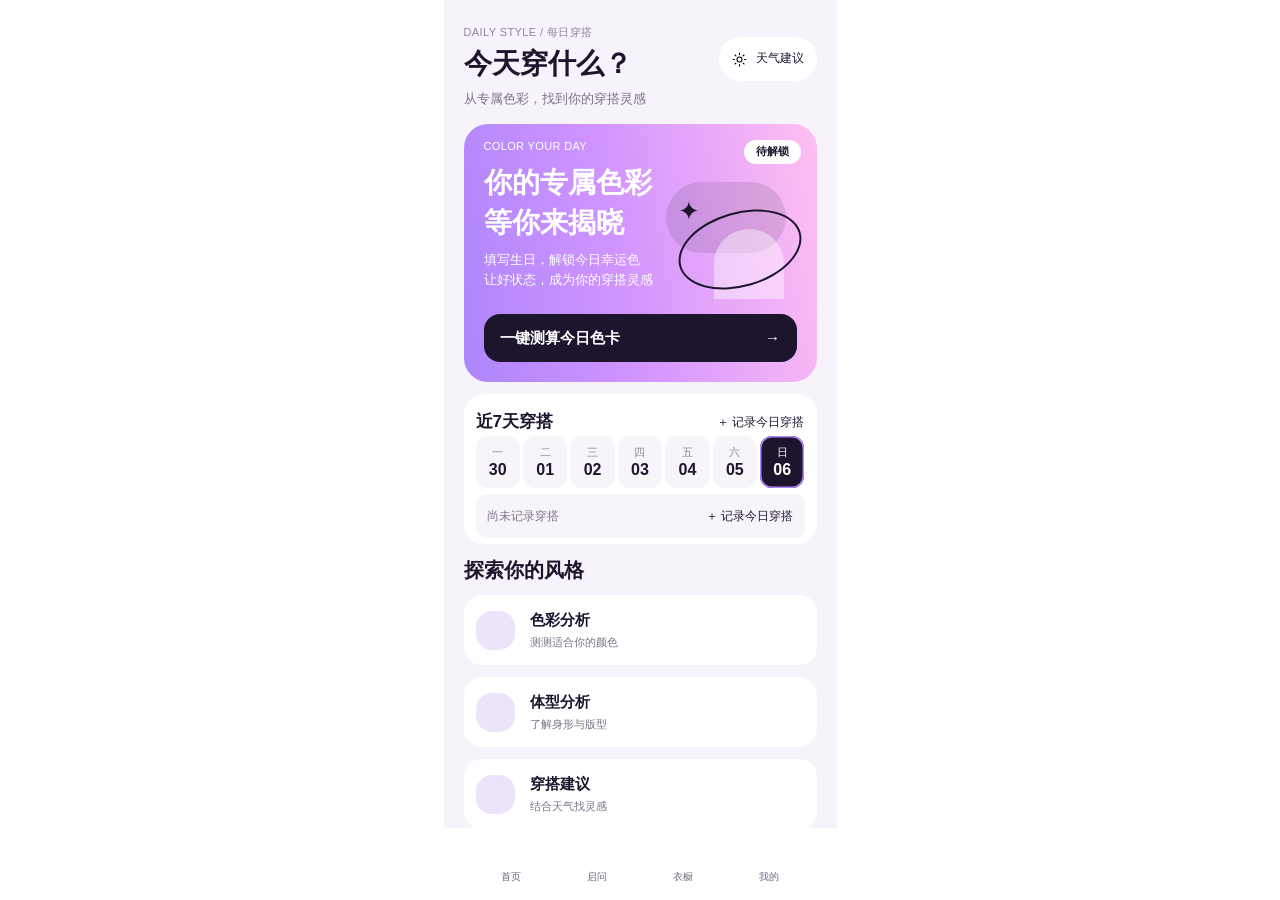
==== v1/index.html @ 431d25b2 "Add files via upload" ====
<!DOCTYPE html>
<html>
  <head>
    <link rel="stylesheet" href="./assets/uni.eb415adf.css">

    <meta charset="UTF-8" />
    <script>
      var coverSupport = 'CSS' in window && typeof CSS.supports === 'function' && (CSS.supports('top: env(a)') ||
        CSS.supports('top: constant(a)'))
      document.write(
        '<meta name="viewport" content="width=device-width, user-scalable=no, initial-scale=1.0, maximum-scale=1.0, minimum-scale=1.0' +
        (coverSupport ? ', viewport-fit=cover' : '') + '" />')
    </script>
    <title>东隅穿衣 · V1 恢复版</title>
    <!--preload-links-->
    <!--app-context-->
    <script type="module" crossorigin src="./assets/index-D7Hnsr-A.js"></script>
    <link rel="stylesheet" crossorigin href="./assets/index-BBOlkGkH.css">
  </head>
  <body>
    <div id="app"><!--app-html--></div>
  </body>
</html>
---- v1/assets/uni.eb415adf.css ----
uni-image{width:320px;height:240px;display:inline-block;overflow:hidden;position:relative}uni-image[hidden]{display:none}uni-image>div{width:100%;height:100%;background-repeat:no-repeat}uni-image>img{-webkit-touch-callout:none;-webkit-user-select:none;user-select:none;display:block;position:absolute;top:0;left:0;width:100%;height:100%;opacity:0}uni-image>.uni-image-will-change{will-change:transform}uni-input{display:block;font-size:16px;line-height:1.4em;height:1.4em;min-height:1.4em;overflow:hidden}uni-input[hidden]{display:none}.uni-input-wrapper,.uni-input-placeholder,.uni-input-form,.uni-input-input{outline:none;border:none;padding:0;margin:0;text-decoration:inherit}.uni-input-wrapper,.uni-input-form{display:flex;position:relative;width:100%;height:100%;flex-direction:column;justify-content:center}.uni-input-placeholder,.uni-input-input{width:100%}.uni-input-placeholder{position:absolute;top:auto!important;left:0;color:gray;overflow:hidden;text-overflow:clip;white-space:pre;word-break:keep-all;pointer-events:none;line-height:inherit}.uni-input-input{position:relative;display:block;height:100%;background:none;color:inherit;opacity:1;font:inherit;line-height:inherit;letter-spacing:inherit;text-align:inherit;text-indent:inherit;text-transform:inherit;text-shadow:inherit}.uni-input-input[type=search]::-webkit-search-cancel-button,.uni-input-input[type=search]::-webkit-search-decoration{display:none}.uni-input-input::-webkit-outer-spin-button,.uni-input-input::-webkit-inner-spin-button{-webkit-appearance:none;appearance:none;margin:0}.uni-input-input[type=number]{-moz-appearance:textfield}.uni-input-input:disabled{-webkit-text-fill-color:currentcolor}uni-picker-view-column{flex:1;position:relative;height:100%;overflow:hidden}uni-picker-view-column[hidden]{display:none}.uni-picker-view-group{height:100%;overflow:hidden}.uni-picker-view-mask{transform:translateZ(0)}.uni-picker-view-indicator,.uni-picker-view-mask{position:absolute;left:0;width:100%;z-index:3;pointer-events:none}.uni-picker-view-mask{top:0;height:100%;margin:0 auto;background-image:linear-gradient(180deg,rgba(255,255,255,.95),rgba(255,255,255,.6)),linear-gradient(0deg,rgba(255,255,255,.95),rgba(255,255,255,.6));background-position:top,bottom;background-size:100% 102px;background-repeat:no-repeat;transform:translateZ(0)}.uni-picker-view-indicator{height:34px;top:50%;transform:translateY(-50%)}.uni-picker-view-content{position:absolute;top:0;left:0;width:100%;will-change:transform;padding:102px 0;cursor:pointer}.uni-picker-view-content>*{height:var(--picker-view-column-indicator-height);overflow:hidden}.uni-picker-view-indicator:before{top:0;border-top:1px solid #e5e5e5;transform-origin:0 0;transform:scaleY(.5)}.uni-picker-view-indicator:after{bottom:0;border-bottom:1px solid #e5e5e5;transform-origin:0 100%;transform:scaleY(.5)}.uni-picker-view-indicator:after,.uni-picker-view-indicator:before{content:" ";position:absolute;left:0;right:0;height:1px;color:#e5e5e5}uni-picker-view{display:block}.uni-picker-view-wrapper{display:flex;position:relative;overflow:hidden;height:100%}uni-picker-view[hidden]{display:none}.uni-scroll-view-refresher{position:relative;overflow:hidden;flex-shrink:0}.uni-scroll-view-refresher-container{position:absolute;width:100%;bottom:0;display:flex;flex-direction:column-reverse}.uni-scroll-view-refresh{position:absolute;top:0;left:0;right:0;bottom:0;display:flex;flex-direction:row;justify-content:center;align-items:center}.uni-scroll-view-refresh-inner{display:flex;align-items:center;justify-content:center;line-height:0;width:40px;height:40px;border-radius:50%;background-color:#fff;box-shadow:0 1px 6px rgba(0,0,0,.118),0 1px 4px rgba(0,0,0,.118)}.uni-scroll-view-refresh__spinner{transform-origin:center center;animation:uni-scroll-view-refresh-rotate 2s linear infinite}.uni-scroll-view-refresh__spinner>circle{stroke:currentColor;stroke-linecap:round;animation:uni-scroll-view-refresh-dash 2s linear infinite}@keyframes uni-scroll-view-refresh-rotate{0%{transform:rotate(0)}to{transform:rotate(360deg)}}@keyframes uni-scroll-view-refresh-dash{0%{stroke-dasharray:1,200;stroke-dashoffset:0}50%{stroke-dasharray:89,200;stroke-dashoffset:-35px}to{stroke-dasharray:89,200;stroke-dashoffset:-124px}}@keyframes once-show{0%{top:0}}uni-resize-sensor,uni-resize-sensor>div{position:absolute;left:0;top:0;right:0;bottom:0;overflow:hidden}uni-resize-sensor{display:block;z-index:-1;visibility:hidden;animation:once-show 1ms}uni-resize-sensor>div>div{position:absolute;left:0;top:0}uni-resize-sensor>div:first-child>div{width:100000px;height:100000px}uni-resize-sensor>div:last-child>div{width:200%;height:200%}uni-scroll-view{display:block;width:100%}uni-scroll-view[hidden]{display:none}.uni-scroll-view{position:relative;-webkit-overflow-scrolling:touch;width:100%;height:100%;max-height:inherit}.uni-scroll-view-scrollbar-hidden::-webkit-scrollbar{display:none}.uni-scroll-view-scrollbar-hidden{-moz-scrollbars:none;scrollbar-width:none}.uni-scroll-view-content{width:100%;height:100%}uni-text[selectable]{cursor:auto;-webkit-user-select:text;user-select:text}uni-text{white-space:pre-line}uni-view{display:block}uni-view[hidden]{display:none}uni-actionsheet{display:block;box-sizing:border-box}.uni-actionsheet{position:fixed;left:6px;right:6px;bottom:6px;transform:translateY(100%);backface-visibility:hidden;z-index:999;visibility:hidden;transition:transform .3s,visibility .3s}.uni-actionsheet.uni-actionsheet_toggle{visibility:visible;transform:translate(0)}.uni-actionsheet *{box-sizing:border-box}.uni-actionsheet__menu,.uni-actionsheet__action{border-radius:5px;background-color:#fcfcfd}.uni-actionsheet__action{margin-top:6px}.uni-actionsheet__cell,.uni-actionsheet__title{position:relative;padding:10px 6px;text-align:center;font-size:18px;text-overflow:ellipsis;overflow:hidden;cursor:pointer}.uni-actionsheet__title{position:absolute;top:0;right:0;left:0;z-index:1;color:var(--UI-FG);background-color:#fff;border-radius:5px 5px 0 0;border-bottom:1px solid #e5e5e5}.uni-actionsheet__cell:before{content:" ";position:absolute;left:0;top:0;right:0;height:1px;border-top:1px solid #e5e5e5;color:#e5e5e5;transform-origin:0 0;transform:scaleY(.5)}.uni-actionsheet__cell:active{background-color:#ececec}.uni-actionsheet__cell:first-child:before{display:none}@media screen and (min-width: 500px) and (min-height: 500px){.uni-mask.uni-actionsheet__mask{background:none}.uni-actionsheet{width:300px;left:50%;right:auto;top:50%;bottom:auto;transform:translate(-50%,-50%);opacity:0;transition:opacity .3s,visibility .3s}.uni-actionsheet.uni-actionsheet_toggle{opacity:1;transform:translate(-50%,-50%)}.uni-actionsheet__menu{box-shadow:0 0 20px 5px rgba(0,0,0,.3)}.uni-actionsheet__action{display:none}}uni-toast{position:fixed;top:0;right:0;bottom:0;left:0;z-index:999;display:block;box-sizing:border-box;pointer-events:none;font-size:16px}uni-toast .uni-sample-toast{position:fixed;z-index:999;top:50%;left:50%;transform:translate(-50%,-50%);text-align:center;width:max-content;max-width:80%;max-width:min(200px,80%);box-sizing:border-box;padding:12px 20px;background-color:rgba(76,76,76,.95);border-radius:10px}uni-toast .uni-simple-toast__text{display:-webkit-box;-webkit-box-orient:vertical;-webkit-line-clamp:2;overflow:hidden;margin:0;color:#fff;font-size:16px;line-height:1.4;text-align:center;max-width:100%;word-break:break-word;white-space:normal}uni-toast .uni-sample-toast.uni-toast--top{top:12px;top:calc(12px + env(safe-area-inset-top,0px));transform:translate(-50%)}uni-toast .uni-sample-toast.uni-toast--bottom{top:auto;bottom:12px;bottom:calc(12px + env(safe-area-inset-bottom,0px));transform:translate(-50%)}uni-toast .uni-mask{pointer-events:auto}uni-toast .uni-toast{position:fixed;z-index:999;width:140px;height:140px;display:flex;flex-direction:column;align-items:center;justify-content:center;top:50%;left:50%;transform:translate(-50%,-50%);background:rgba(76,76,76,.95);text-align:center;border-radius:10px;color:#fff}.uni-toast *{box-sizing:border-box}uni-toast .uni-toast__icon{margin:0;flex-shrink:0;width:36px!important;height:36px!important;object-fit:contain;vertical-align:baseline!important}.uni-icon_toast{margin:15px 0 0}.uni-icon_toast.uni-icon-success-no-circle:before{color:#fff;font-size:55px}.uni-icon_toast.uni-loading{margin:20px 0 0;width:38px;height:38px;vertical-align:baseline}uni-toast .uni-toast__content{display:-webkit-box;-webkit-box-orient:vertical;-webkit-line-clamp:2;margin:16px 0 0;padding:0 8px;max-width:100%;overflow:hidden;font-size:16px;line-height:1.4;color:#fff;word-break:break-word;white-space:normal}uni-picker{position:relative;display:block;cursor:pointer}uni-picker[hidden]{display:none}uni-picker[disabled]{cursor:not-allowed}.uni-picker-container{display:none;position:fixed;left:0;right:0;top:0;bottom:0;box-sizing:border-box;z-index:999;font-size:16px}.uni-picker-container .uni-picker-custom *{box-sizing:border-box}.uni-picker-container .uni-picker-custom{position:fixed;left:0;bottom:0;transform:translateY(100%);backface-visibility:hidden;z-index:999;width:100%;background-color:#fff;visibility:hidden;transition:transform .3s,visibility .3s}.uni-picker-container .uni-picker-custom.uni-picker-toggle{visibility:visible;transform:translate(0)}.uni-picker-container .uni-picker-content{position:relative;display:block;width:100%;height:238px;background-color:#fff}.uni-picker-container .uni-picker-item{padding:0;height:34px;line-height:34px;text-align:center;color:#000;text-overflow:ellipsis;white-space:nowrap;overflow:hidden;cursor:pointer}.uni-picker-container .uni-picker-header{display:block;position:relative;text-align:center;width:100%;height:45px}.uni-picker-container .uni-picker-header:after{content:"";position:absolute;left:0;bottom:0;right:0;height:1px;clear:both;border-bottom:1px solid #e5e5e5;color:#e5e5e5;transform-origin:0 100%;transform:scaleY(.5)}.uni-picker-container .uni-picker-action{display:block;max-width:50%;top:0;height:100%;box-sizing:border-box;padding:0 14px;font-size:17px;line-height:45px;overflow:hidden;cursor:pointer}.uni-picker-container .uni-picker-action.uni-picker-action-cancel{float:left;color:#888}.uni-picker-container .uni-picker-action.uni-picker-action-confirm{float:right;color:#007aff}.uni-picker-container .uni-picker-select{display:none}.uni-picker-system{position:absolute;display:none;display:block;top:0;left:0;width:100%;height:100%;overflow:hidden}.uni-picker-system>.uni-picker-system_input{position:absolute;border:none;height:100%;opacity:0;cursor:pointer}.uni-picker-system>.uni-picker-system_input.firefox{top:0;left:0;width:100%}.uni-picker-system>.uni-picker-system_input.chrome{top:0;left:0;width:2em;font-size:32px;height:32px}@media screen and (min-width: 500px) and (min-height: 500px){.uni-mask.uni-picker-mask{background:none}.uni-picker-container .uni-picker-custom{width:300px!important;left:50%;right:auto;top:50%;bottom:auto;transform:translate(-50%,-50%);opacity:0;border-radius:5px;transition:opacity .3s,visibility .3s;box-shadow:0 0 20px 5px rgba(0,0,0,.3)}.uni-picker-container .uni-picker-header{border-radius:5px 5px 0 0}.uni-picker-container .uni-picker-content{transform:translate(0 0);overflow:hidden;border-radius:0 0 5px 5px}.uni-picker-container .uni-picker-custom.uni-picker-toggle{opacity:1;transform:translate(-50%,-50%)}.uni-selector-select .uni-picker-header,.uni-selector-select .uni-picker-content{display:none}.uni-selector-select .uni-picker-select{display:block;max-height:300px;overflow:auto;background-color:#fff;border-radius:5px;padding:6px 0}.uni-selector-select .uni-picker-item{padding:0 10px;color:#555}.uni-selector-select .uni-picker-item:hover{background-color:#f6f6f6}.uni-selector-select .uni-picker-item.selected{color:#007aff}}
---- v1/assets/index-BBOlkGkH.css ----
*{margin:0;-webkit-tap-highlight-color:transparent}html,body{-webkit-user-select:none;-moz-user-select:none;user-select:none;width:100%;height:100%}body{overflow-x:hidden;font-size:16px}uni-app,uni-page,uni-page-wrapper,uni-page-body{display:block;box-sizing:border-box;width:100%}uni-page-wrapper{position:relative}#app,uni-app,uni-page,uni-page-wrapper{height:100%}.uni-mask{position:fixed;z-index:999;top:0;right:0;left:0;bottom:0;background:rgba(0,0,0,.5)}.uni-fade-enter-active,.uni-fade-leave-active{transition-duration:.25s;transition-property:opacity;transition-timing-function:ease}.uni-fade-enter-from,.uni-fade-leave-active{opacity:0}.uni-loading,uni-button[loading]:before{background-color:transparent;background-image:url(data:image/svg+xml;base64,\ [base64]);background-repeat:no-repeat}.uni-loading{width:20px;height:20px;display:inline-block;vertical-align:middle;animation:uni-loading 1s steps(12,end) infinite;background-size:100%}@keyframes uni-loading{0%{transform:rotate3d(0,0,1,0)}to{transform:rotate3d(0,0,1,360deg)}}html{--primary-color: #007aff;--UI-BG: #fff;--UI-BG-1: #f7f7f7;--UI-BG-2: #fff;--UI-BG-3: #f7f7f7;--UI-BG-4: #4c4c4c;--UI-BG-5: #fff;--UI-FG: #000;--UI-FG-0: rgba(0, 0, 0, .9);--UI-FG-HALF: rgba(0, 0, 0, .9);--UI-FG-1: rgba(0, 0, 0, .5);--UI-FG-2: rgba(0, 0, 0, .3);--UI-FG-3: rgba(0, 0, 0, .1)}uni-page[data-type] uni-page-body{background-color:transparent}body:after{position:fixed;content:"";left:-1000px;top:-1000px;animation:shadow-preload .1s;animation-delay:3s}@keyframes shadow-preload{0%{background-image:url(https://cdn.dcloud.net.cn/img/shadow-grey.png)}to{background-image:url(https://cdn.dcloud.net.cn/img/shadow-grey.png)}}.uni-async-error{position:absolute;left:0;right:0;top:0;bottom:0;color:#999;padding:100px 10px;text-align:center}.uni-async-loading{box-sizing:border-box;width:100%;padding:50px;text-align:center}.uni-async-loading .uni-loading{width:30px;height:30px}uni-page-body{box-sizing:border-box}
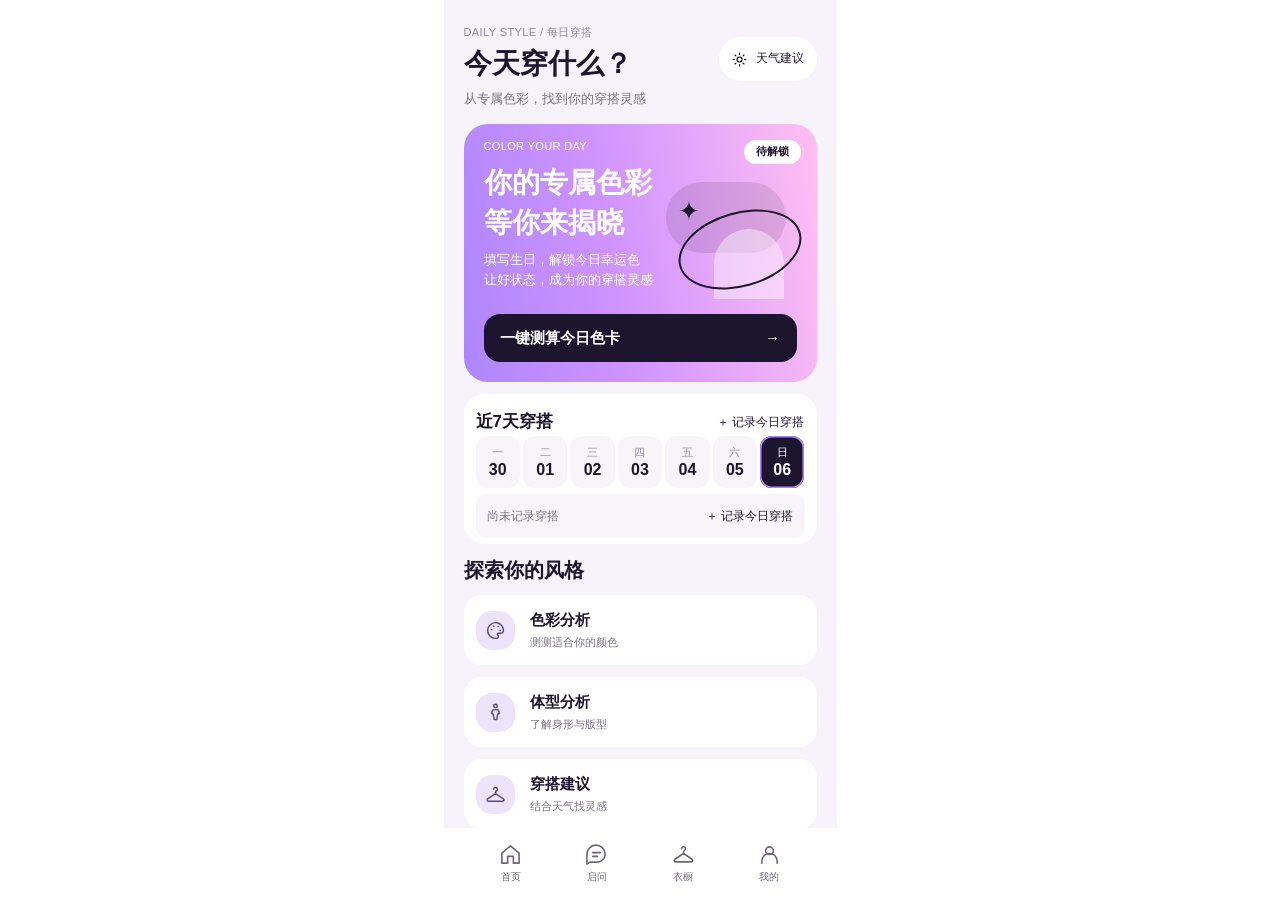
==== commit 9720cdea: "Add files via upload" ====
--- a/v1/index.html
+++ b/v1/index.html
@@ -1,7 +1,7 @@
 <!DOCTYPE html>
 <html>
   <head>
-    <link rel="stylesheet" href="./assets/uni.eb415adf.css">
+    <link rel="stylesheet" href="./assets/uni.eb415adf.css?v=12">
 
     <meta charset="UTF-8" />
     <script>
@@ -14,8 +14,8 @@
     <title>东隅穿衣 · V1 恢复版</title>
     <!--preload-links-->
     <!--app-context-->
-    <script type="module" crossorigin src="./assets/index-D7Hnsr-A.js"></script>
-    <link rel="stylesheet" crossorigin href="./assets/index-BBOlkGkH.css">
+    <script type="module" crossorigin src="./assets/index-D7Hnsr-A.js?v=12"></script>
+    <link rel="stylesheet" crossorigin href="./assets/index-BBOlkGkH.css?v=12">
   </head>
   <body>
     <div id="app"><!--app-html--></div>
